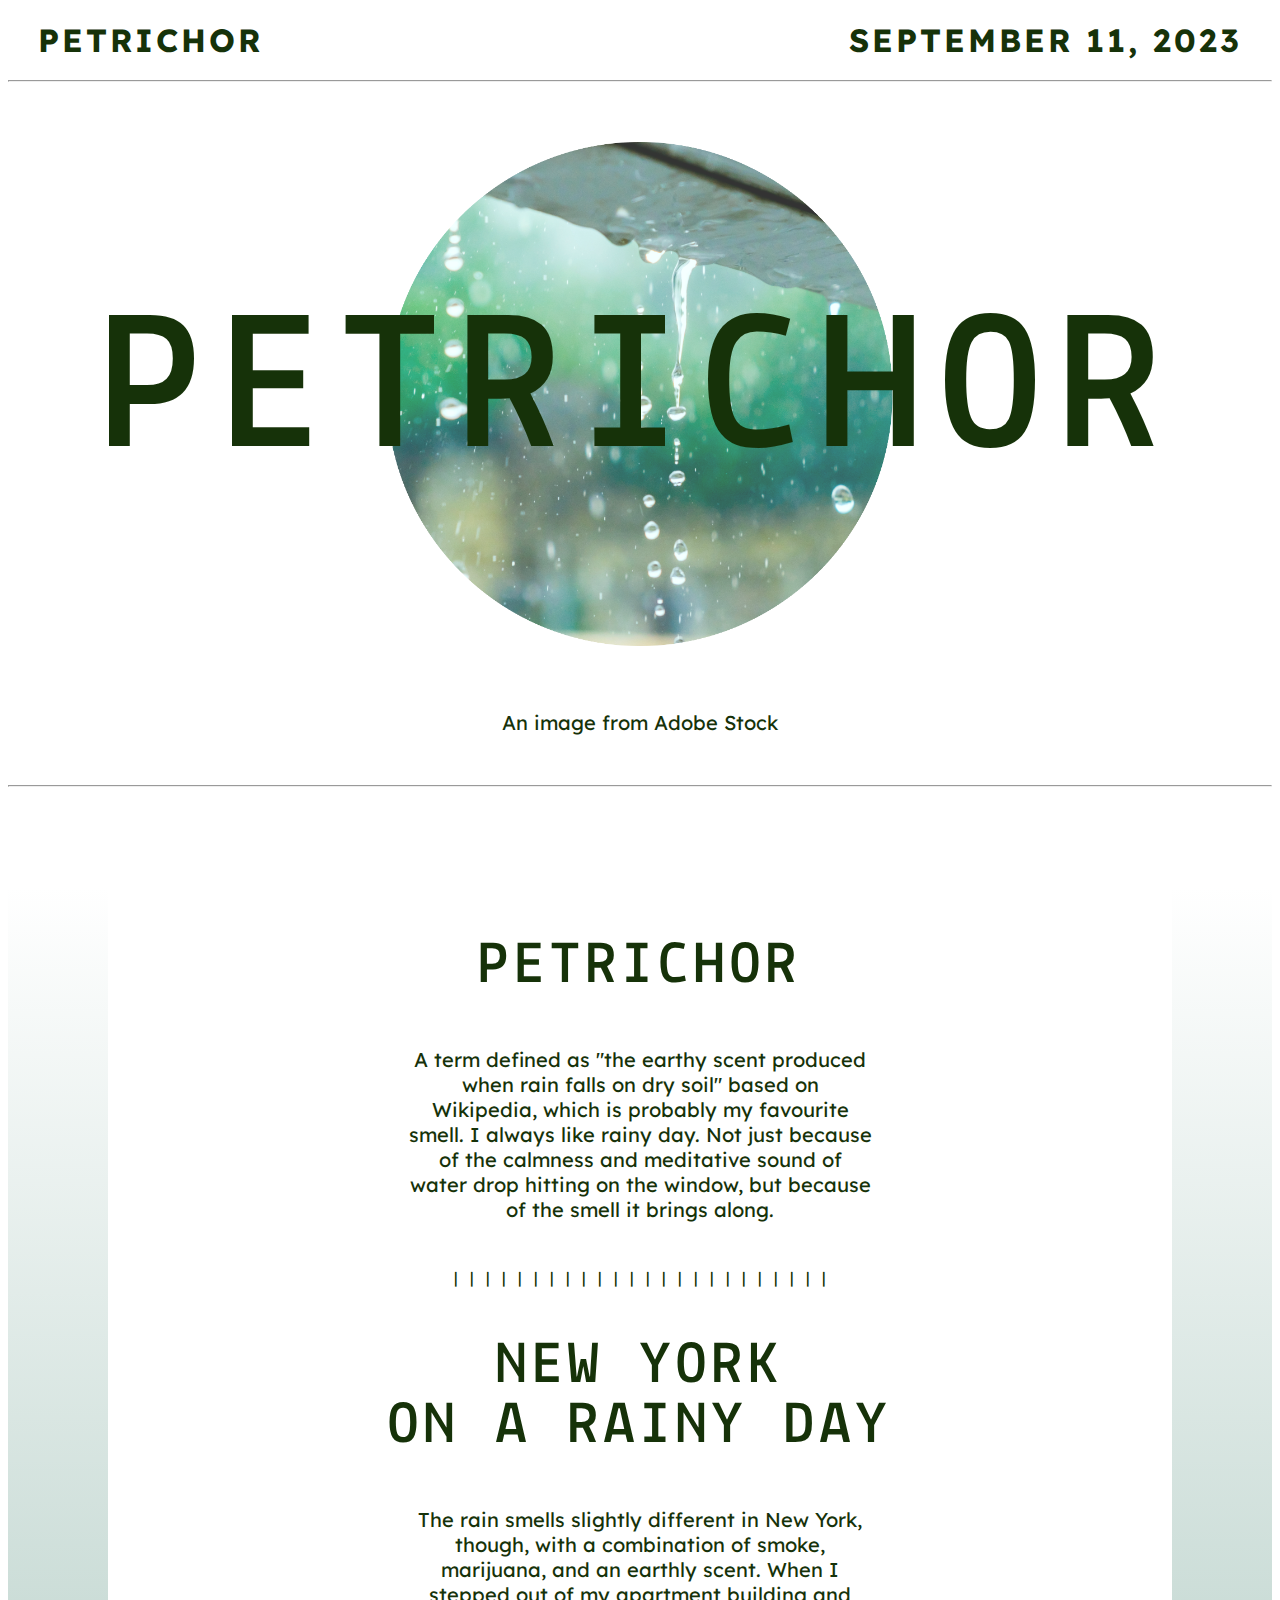
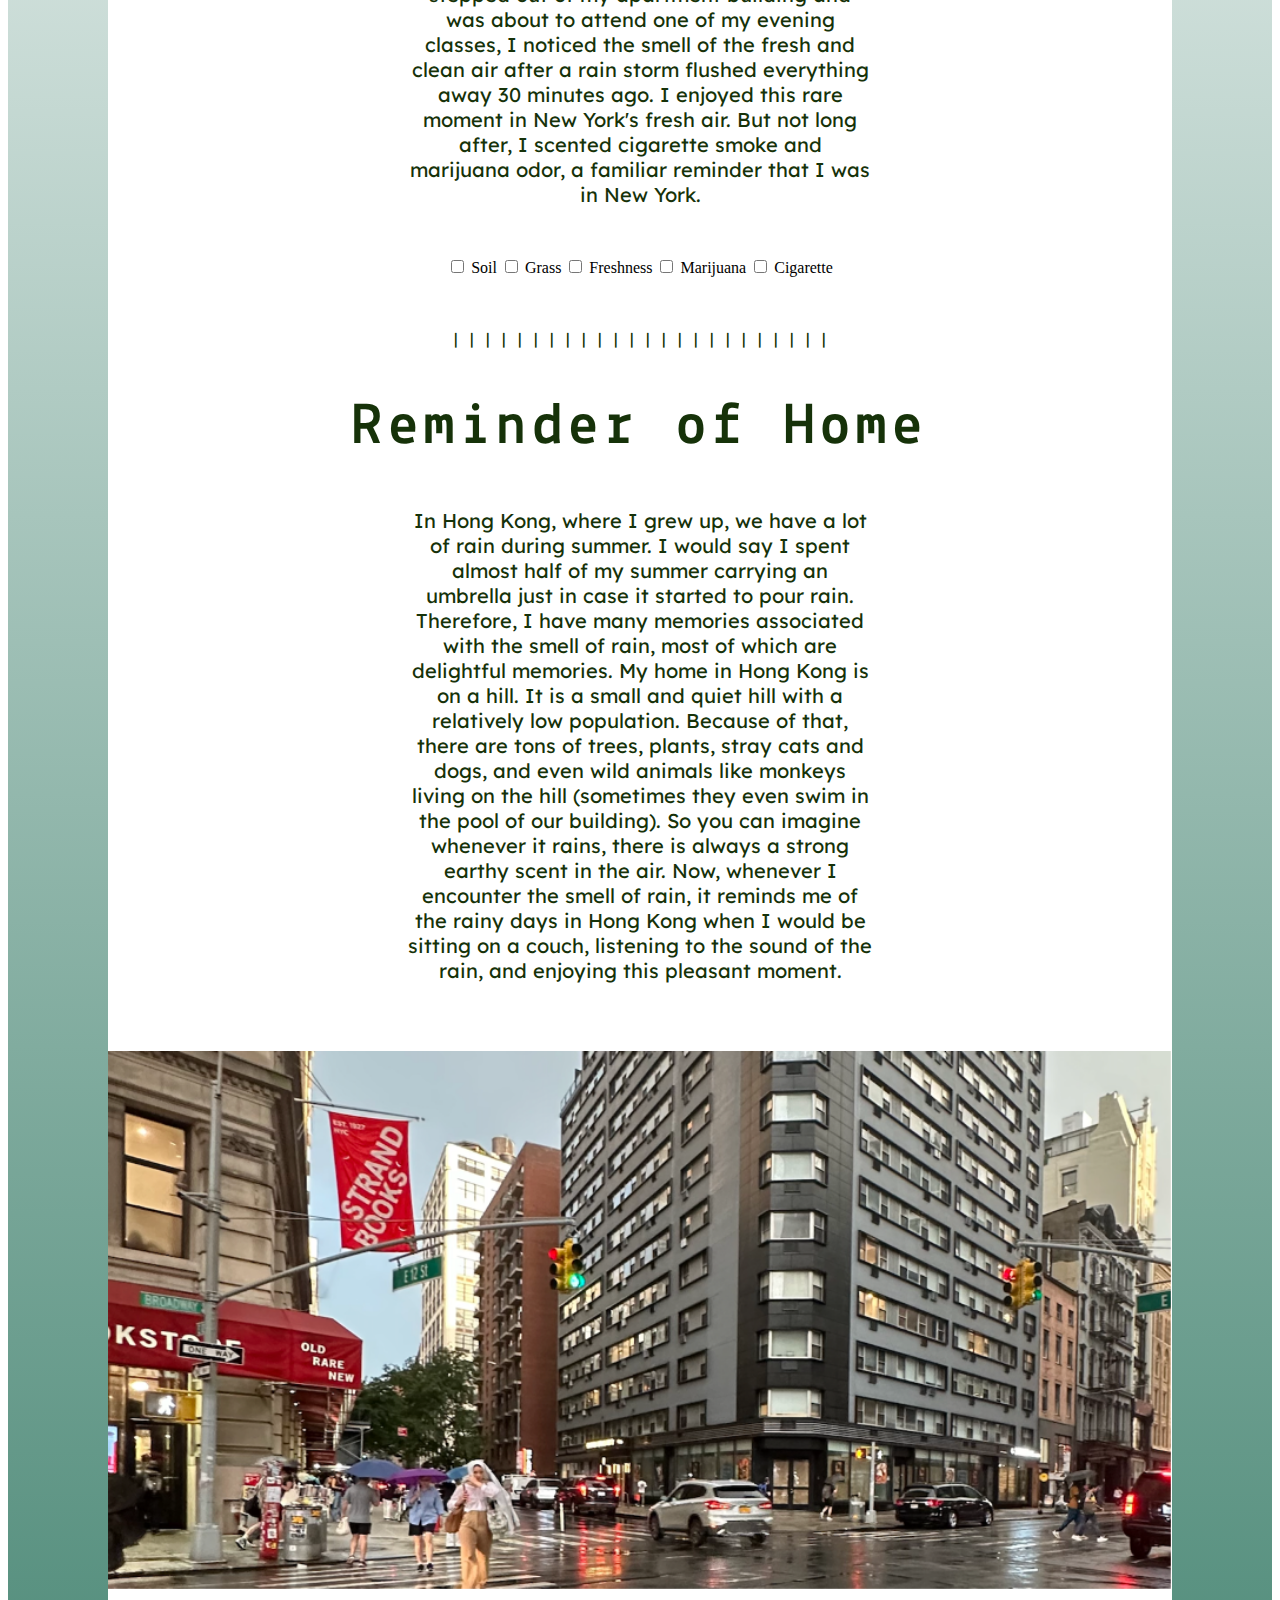
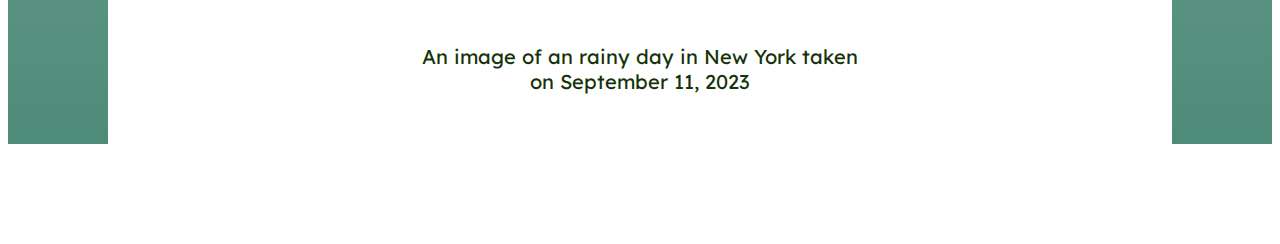
==== entries/entry1/entry1.html @ 3926cca3 "initial commit" ====
<!DOCTYPE html>
<html lang="en">
<head>
    <meta charset="UTF-8">
    <meta name="viewport" content="width=device-width, initial-scale=1.0">
    <title>Document</title>

    <link rel="stylesheet" href="style.css">

    <link rel="preconnect" href="https://fonts.googleapis.com">
    <link rel="preconnect" href="https://fonts.gstatic.com" crossorigin>
    <link href="https://fonts.googleapis.com/css2?family=Lekton:ital@1&family=Lexend&display=swap" rel="stylesheet">

</head>

<body>
    <div class="flex-container">
        <div class="alignleft">
            <h2> PETRICHOR </h2>
        </div>
        
        <div class="alignright">
            <h2> SEPTEMBER 11, 2023 </h2>
        </div>
    </div>
    <hr>

    <div class="photo-container">
        <img src="imgs/Petrichor.png" alt="Petrichor" style="width:40%;">
        <div class="centered">
            <h1>PETRICHOR</h1>
        </div>
    </div>
    <p>An image from Adobe Stock </p>
    <hr>
    <div id="grad1">

    <div class="text-container">  
        <div> </div>     
        <div class="aligncenter" class="centerbox">   
            <h3>PETRICHOR</h3>
            <p>A term defined as "the earthy scent produced when rain falls on dry soil" based on Wikipedia, 
                    which is probably my favourite smell. I always like rainy day. Not just because of the calmness 
                    and meditative sound of water drop hitting on the window, but because of the smell it brings along. </p> 
            
            <h4>| | | | | | | | | | | | | | | | | | | | | | | |   </h4> 

            <h3>NEW YORK <br> ON A RAINY DAY </h3>
            
            <p>The rain smells slightly different in New York, 
                though, with a combination of smoke, marijuana, and 
                an earthly scent. When I stepped out of my apartment building 
                and was about to attend one of my evening classes, I noticed the smell
                of the fresh and clean air after a rain storm flushed everything away 
                30 minutes ago. I enjoyed this rare moment in New York's fresh 
                air. But not long after, I scented cigarette smoke and 
                marijuana odor, a familiar reminder that I 
                was in New York.
            </p>

            <input type="checkbox"> Soil
            <input type="checkbox"> Grass 
            <input type="checkbox"> Freshness 
            <input type="checkbox"> Marijuana
            <input type="checkbox"> Cigarette
            <br> 
            <br>
            <br>
                
            <h4>| | | | | | | | | | | | | | | | | | | | | | | |   </h4> 

            <h3>Reminder of Home </h3>
            <p>In Hong Kong, where I grew up, we 
                have a lot of rain during summer. I would 
                say I spent almost half of my summer carrying an 
                umbrella just in case it started to pour rain. Therefore,
                I have many memories associated with the smell of rain, most of 
                which are delightful memories. My home in Hong Kong is on a hill. It 
                is a small and quiet hill with a relatively low population. Because of that, 
                there are tons of trees, plants, stray cats and dogs, and even wild animals 
                like monkeys living on the hill (sometimes they even swim in the pool of 
                our building). So you can imagine whenever it rains, there is always a 
                strong earthy scent in the air. Now, whenever I encounter the smell of 
                rain, it reminds me of the rainy days in Hong Kong when I would be 
                sitting on a couch, listening to the sound of the rain, and 
                enjoying this pleasant moment. 
            </p>
            <br>
            <div class="aligncenter">
                <img src="imgs/RainyDay.png" alt="A Rainy Day In New York" width="100%" height="100%">
                <p> An image of an rainy day in New York taken on September 11, 2023 </p>

            </div>
        
        </div>
        <div> </div>  

    </div> 

 


  




        




</body>
</html>
---- entries/entry1/style.css ----
.Lexend {
    font-family: 'Lexend', sans-serif;
  }

.Lekton {
    font-family: 'Lekton', sans-serif;
  }

h1{
    font-family: 'Lekton';
    color: #163209;
    font-size: 200px; 
    text-align: center;
    letter-spacing: 20px;

} 

h2{
    font-family: 'Lexend';
    color: #163209;
    font-size: 32px; 
    letter-spacing: 3px;
    margin-top: -10px;
    margin-bottom: -10px;
} 

h3{
    font-family: 'Lekton';
    color: #163209;
    font-size: 60px; 
    letter-spacing: 6px;
    margin-top: 50px;
    margin-bottom: 0px;
    text-align: center;
} 

h4{
    font-family: 'Lekton';
    color: #163209;
    font-size: 15px; 
    text-align: center;
}

p{
    font-family: 'Lexend', sans-serif;
    color: #163209;
    font-size: 20px; 
    text-align: center;
    margin-top: 50px;
    margin-bottom: 50px;
    margin-left: 300px;
    margin-right: 300px;
}


.flex-container {
    display: flex;
    flex-direction: row;
    flex-flow: wrap;
    margin: 30px; 
    justify-content: space-between;
}

.flex-container > div {
    width: auto;
}

.photo-container {
    position: relative;
    text-align: center;
    color: white;
    margin-top: 60px;
    margin-bottom: 60px;
  }

.text-container {
    display: flex;
    flex-direction: row;
    flex-wrap: nowrap;
    background-color: white;
    justify-content: center;
    text-align: center;
    margin: 100px;
}

.text-container > div {
    margin-left: 0px;
    margin-right: 0px;
}

#grad1 {
    height: auto;
    background-color: white; /* For browsers that do not support gradients */
    background-image: linear-gradient(white, #4F8B79);
  }

.alignleft{
    text-align: left;
}

.alignright{
    text-align: right;
}

.aligncenter{
    text-align: center;
}

.centered {
    position: absolute;
    top: 50%;
    left: 50%;
    transform: translate(-50%, -50%);
}
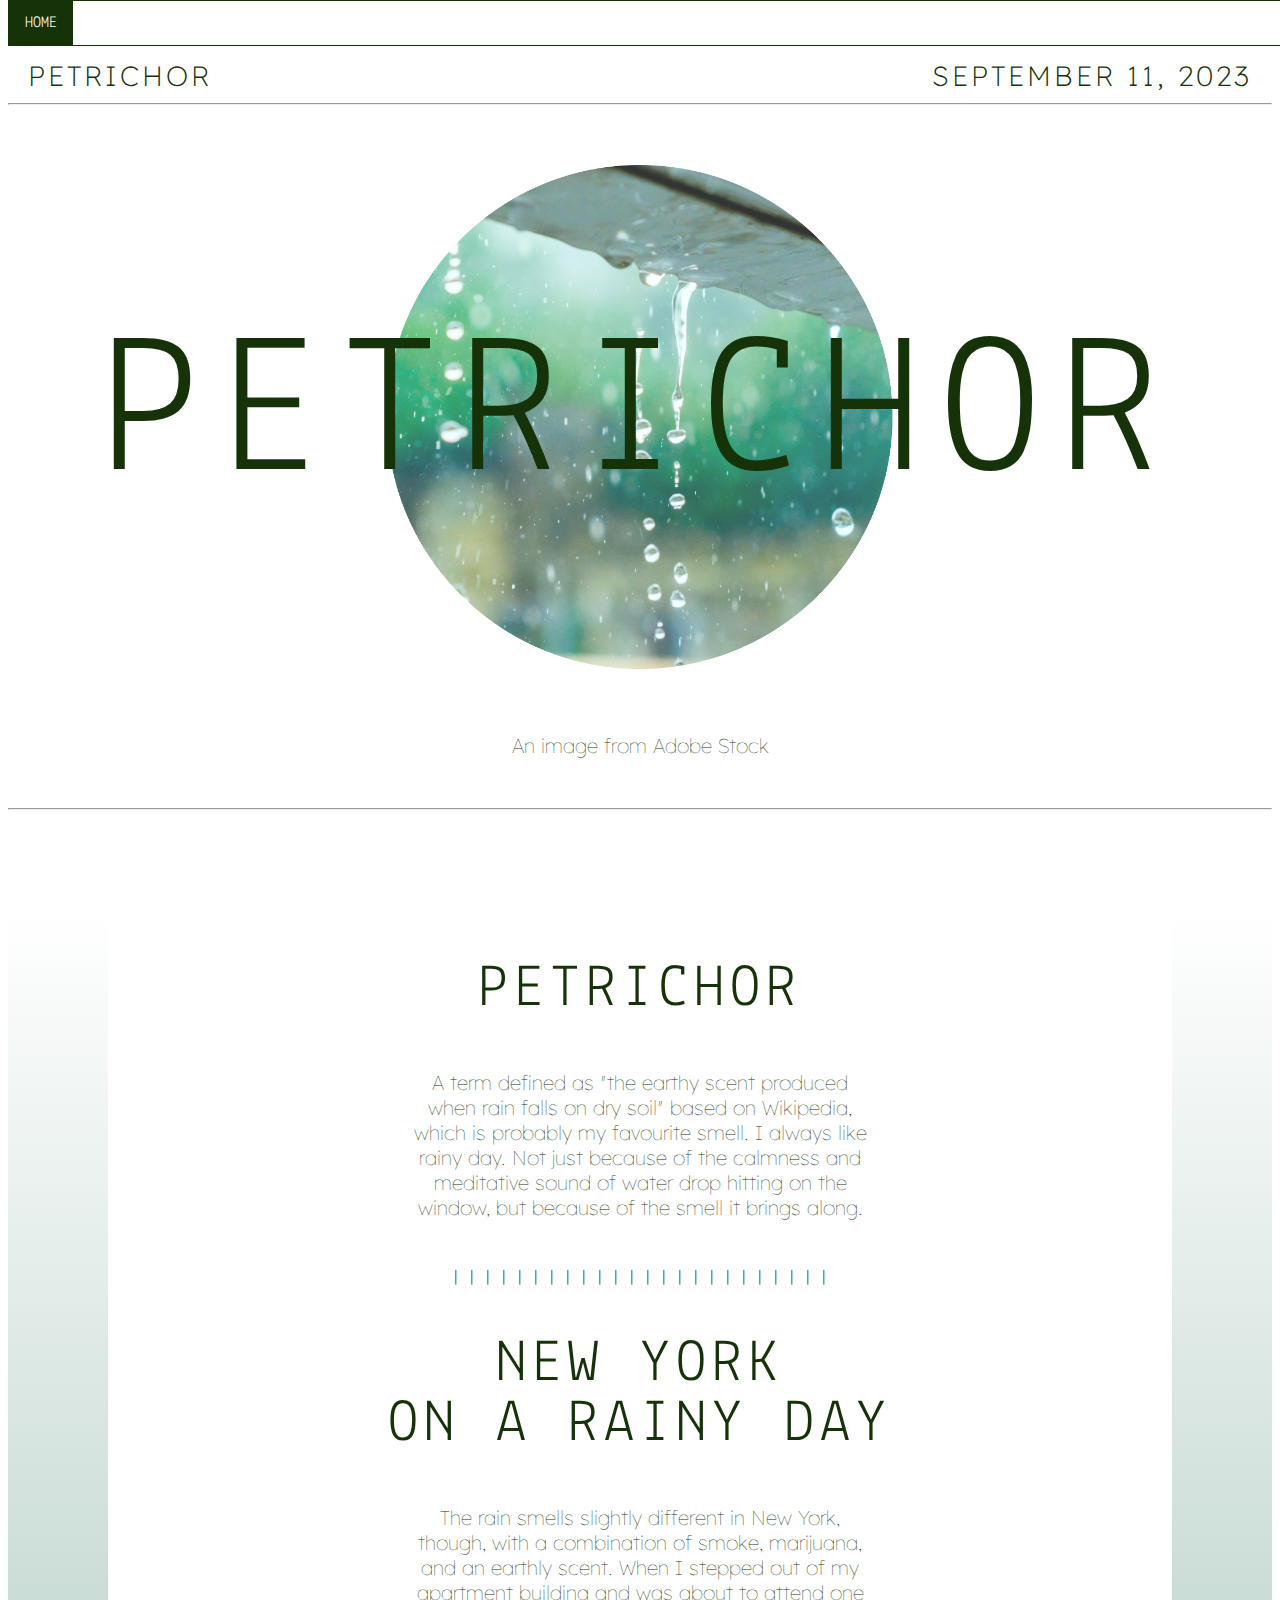
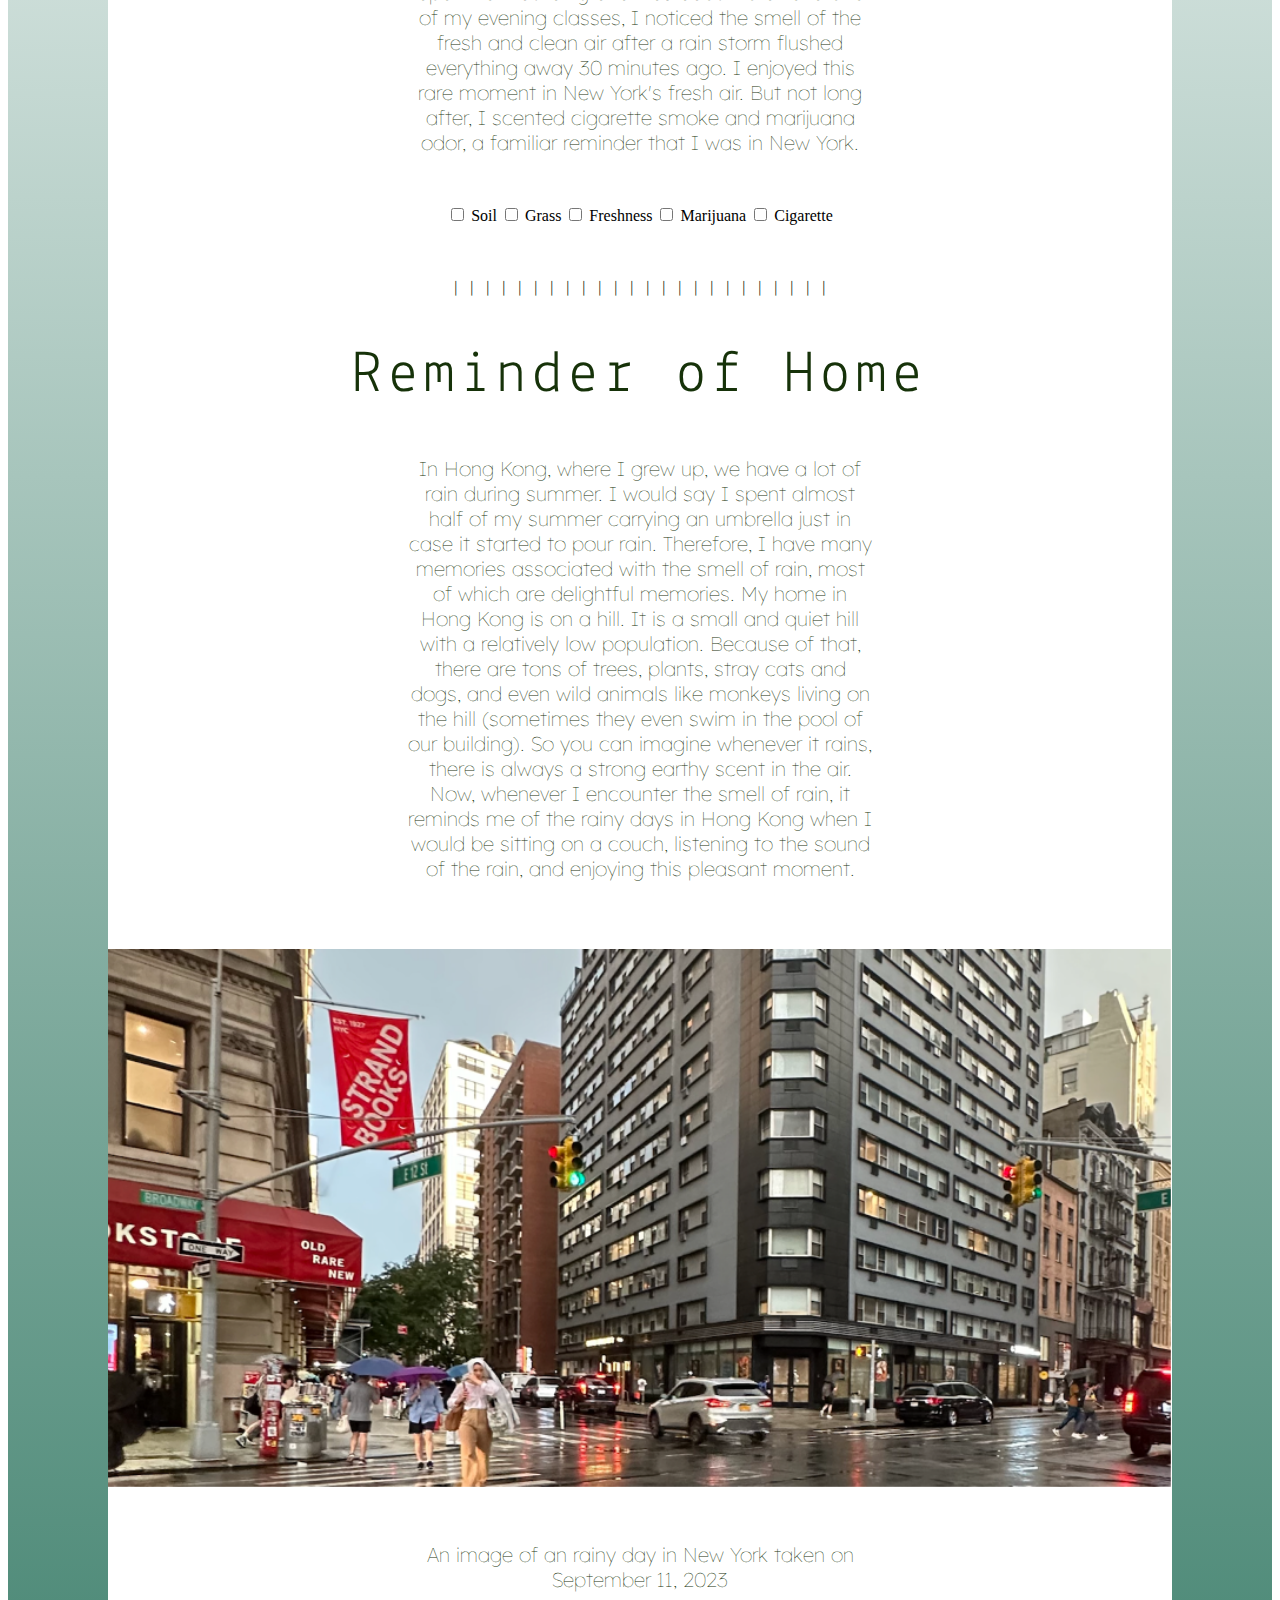
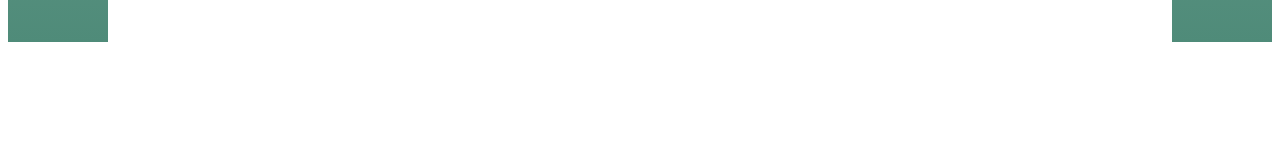
==== commit 532d95c8: "Nav entries 1-7" ====
--- a/entries/entry1/entry1.html
+++ b/entries/entry1/entry1.html
@@ -14,6 +14,12 @@
 </head>
 
 <body>
+    <div class="Lekton">
+        <ul>
+            <li><a class="active" href="https://christieywwong.github.io/entries/index.html">HOME</a></li>
+        </ul>
+    </div>
+
     <div class="flex-container">
         <div class="alignleft">
             <h2> PETRICHOR </h2>
@@ -93,10 +99,10 @@
             </div>
         
         </div>
-        <div> </div>  
+        <div> 
+    </div>  
 
     </div> 
-
  
 
 
--- a/entries/entry1/style.css
+++ b/entries/entry1/style.css
@@ -1,68 +1,75 @@
 .Lexend {
     font-family: 'Lexend', sans-serif;
-  }
+}
 
 .Lekton {
     font-family: 'Lekton', sans-serif;
-  }
+}
 
-h1{
+h1 {
     font-family: 'Lekton';
     color: #163209;
-    font-size: 200px; 
+    font-size: 200px;
     text-align: center;
     letter-spacing: 20px;
+    font-weight: 200;
+}
 
-} 
-
-h2{
+h2 {
     font-family: 'Lexend';
     color: #163209;
-    font-size: 32px; 
+    font-size: 28px;
     letter-spacing: 3px;
     margin-top: -10px;
     margin-bottom: -10px;
-} 
+    font-weight: 200;
 
-h3{
+}
+
+h3 {
     font-family: 'Lekton';
     color: #163209;
-    font-size: 60px; 
+    font-size: 60px;
     letter-spacing: 6px;
     margin-top: 50px;
     margin-bottom: 0px;
     text-align: center;
-} 
+    font-weight: 100;
+}
 
-h4{
+h4 {
     font-family: 'Lekton';
     color: #163209;
-    font-size: 15px; 
+    font-size: 15px;
     text-align: center;
+    font-weight: 100;
 }
 
-p{
+p {
     font-family: 'Lexend', sans-serif;
     color: #163209;
-    font-size: 20px; 
+    font-size: 20px;
     text-align: center;
     margin-top: 50px;
     margin-bottom: 50px;
     margin-left: 300px;
     margin-right: 300px;
+    font-weight: 100;
 }
-
 
 .flex-container {
     display: flex;
     flex-direction: row;
     flex-flow: wrap;
-    margin: 30px; 
+    margin-left: 20px;
+    margin-right: 20px;
+    margin-bottom: 20px;
     justify-content: space-between;
 }
 
 .flex-container > div {
     width: auto;
+    margin-top: 60px;
 }
 
 .photo-container {
@@ -71,7 +78,7 @@
     color: white;
     margin-top: 60px;
     margin-bottom: 60px;
-  }
+}
 
 .text-container {
     display: flex;
@@ -90,19 +97,19 @@
 
 #grad1 {
     height: auto;
-    background-color: white; /* For browsers that do not support gradients */
+    background-color: white;
     background-image: linear-gradient(white, #4F8B79);
-  }
+}
 
-.alignleft{
+.alignleft {
     text-align: left;
 }
 
-.alignright{
+.alignright {
     text-align: right;
 }
 
-.aligncenter{
+.aligncenter {
     text-align: center;
 }
 
@@ -113,3 +120,40 @@
     transform: translate(-50%, -50%);
 }
 
+ul {
+    list-style-type: none;
+    margin: 0;
+    padding: 0;
+    overflow: hidden;
+    background-color: #FFFFFF;
+    position: fixed;
+    top: 0;
+    width: 100%;
+    z-index: 2;
+    border: 1px solid #163209;
+}
+
+li {
+    float: left;
+}
+
+li a {
+    display: block;
+    color: #FFFFFF;
+    text-align: center;
+    padding: 14px 16px;
+    text-decoration: none;
+}
+
+li a:hover:not(.active) {
+    background-color: #FFFFFF;
+}
+
+li a.active {
+    color: white;
+    background-color: #163209;
+}
+
+a:hover {
+    text-decoration: underline;
+  }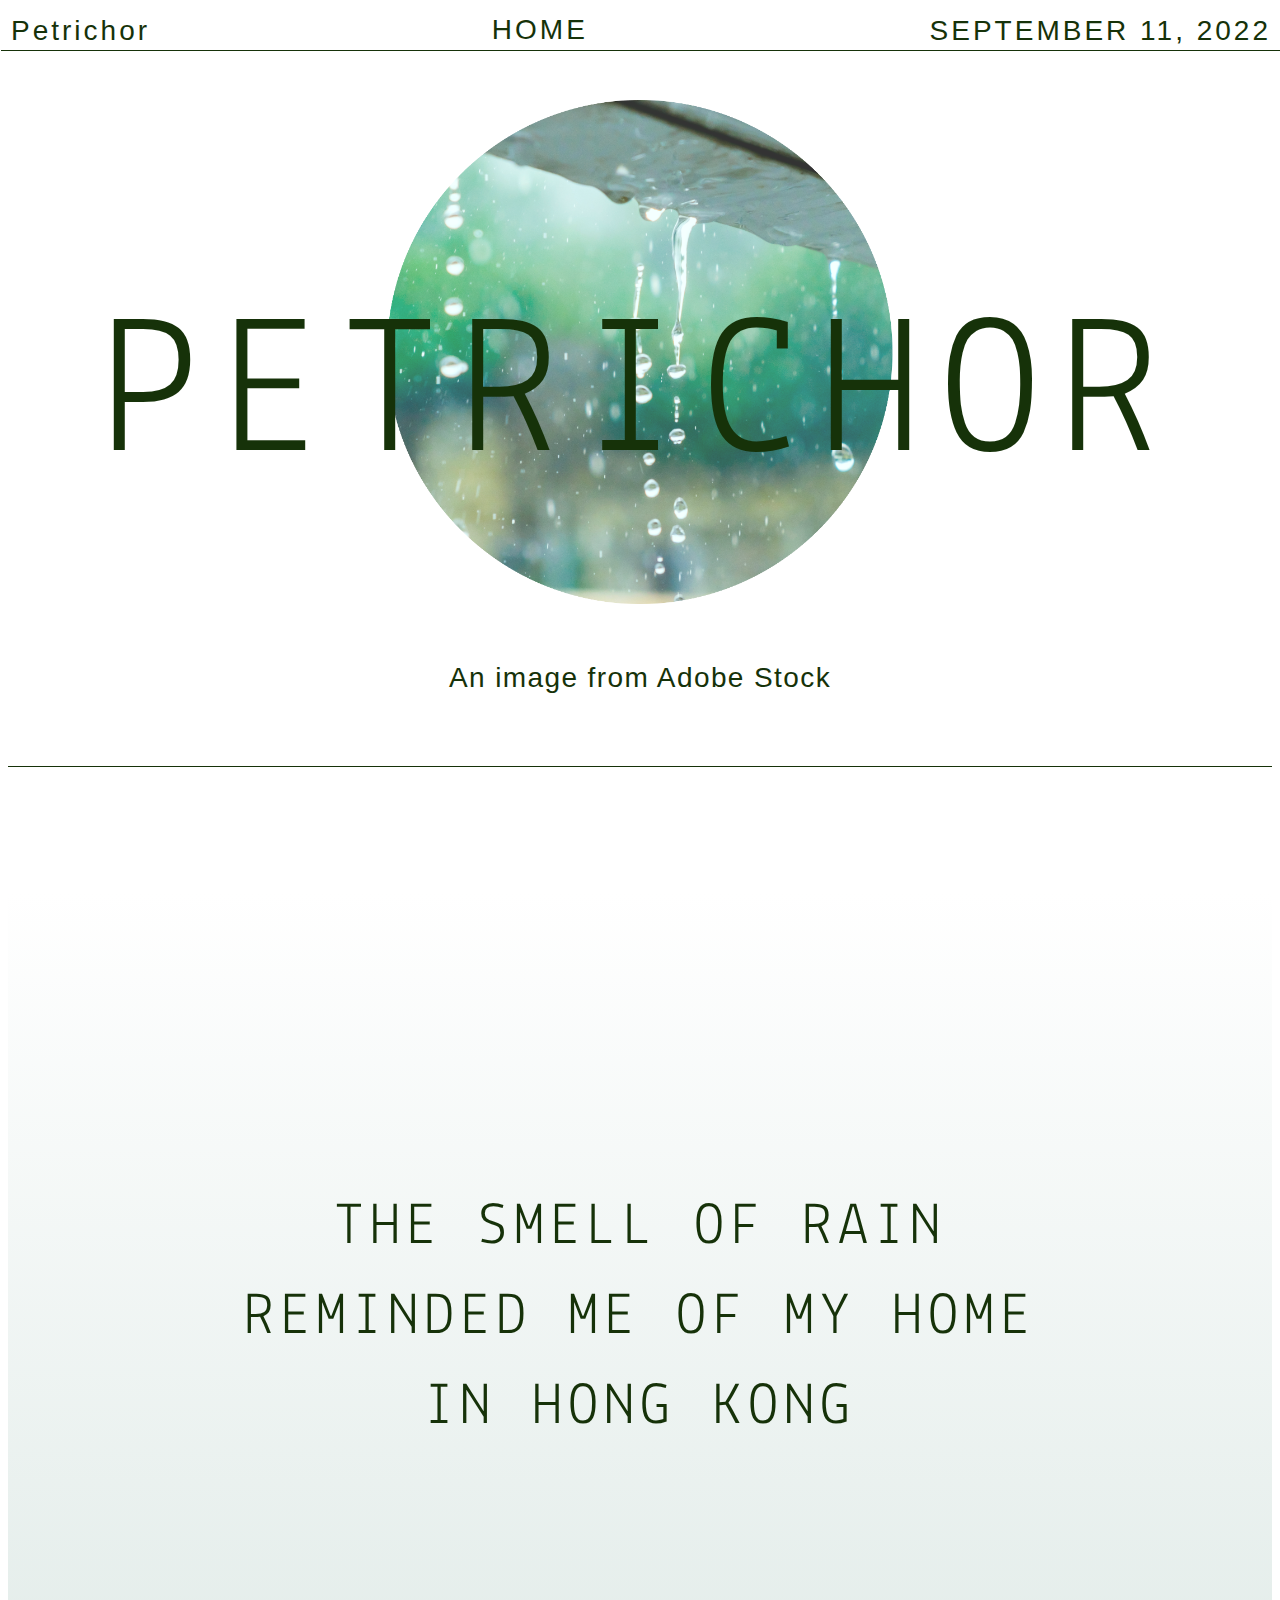
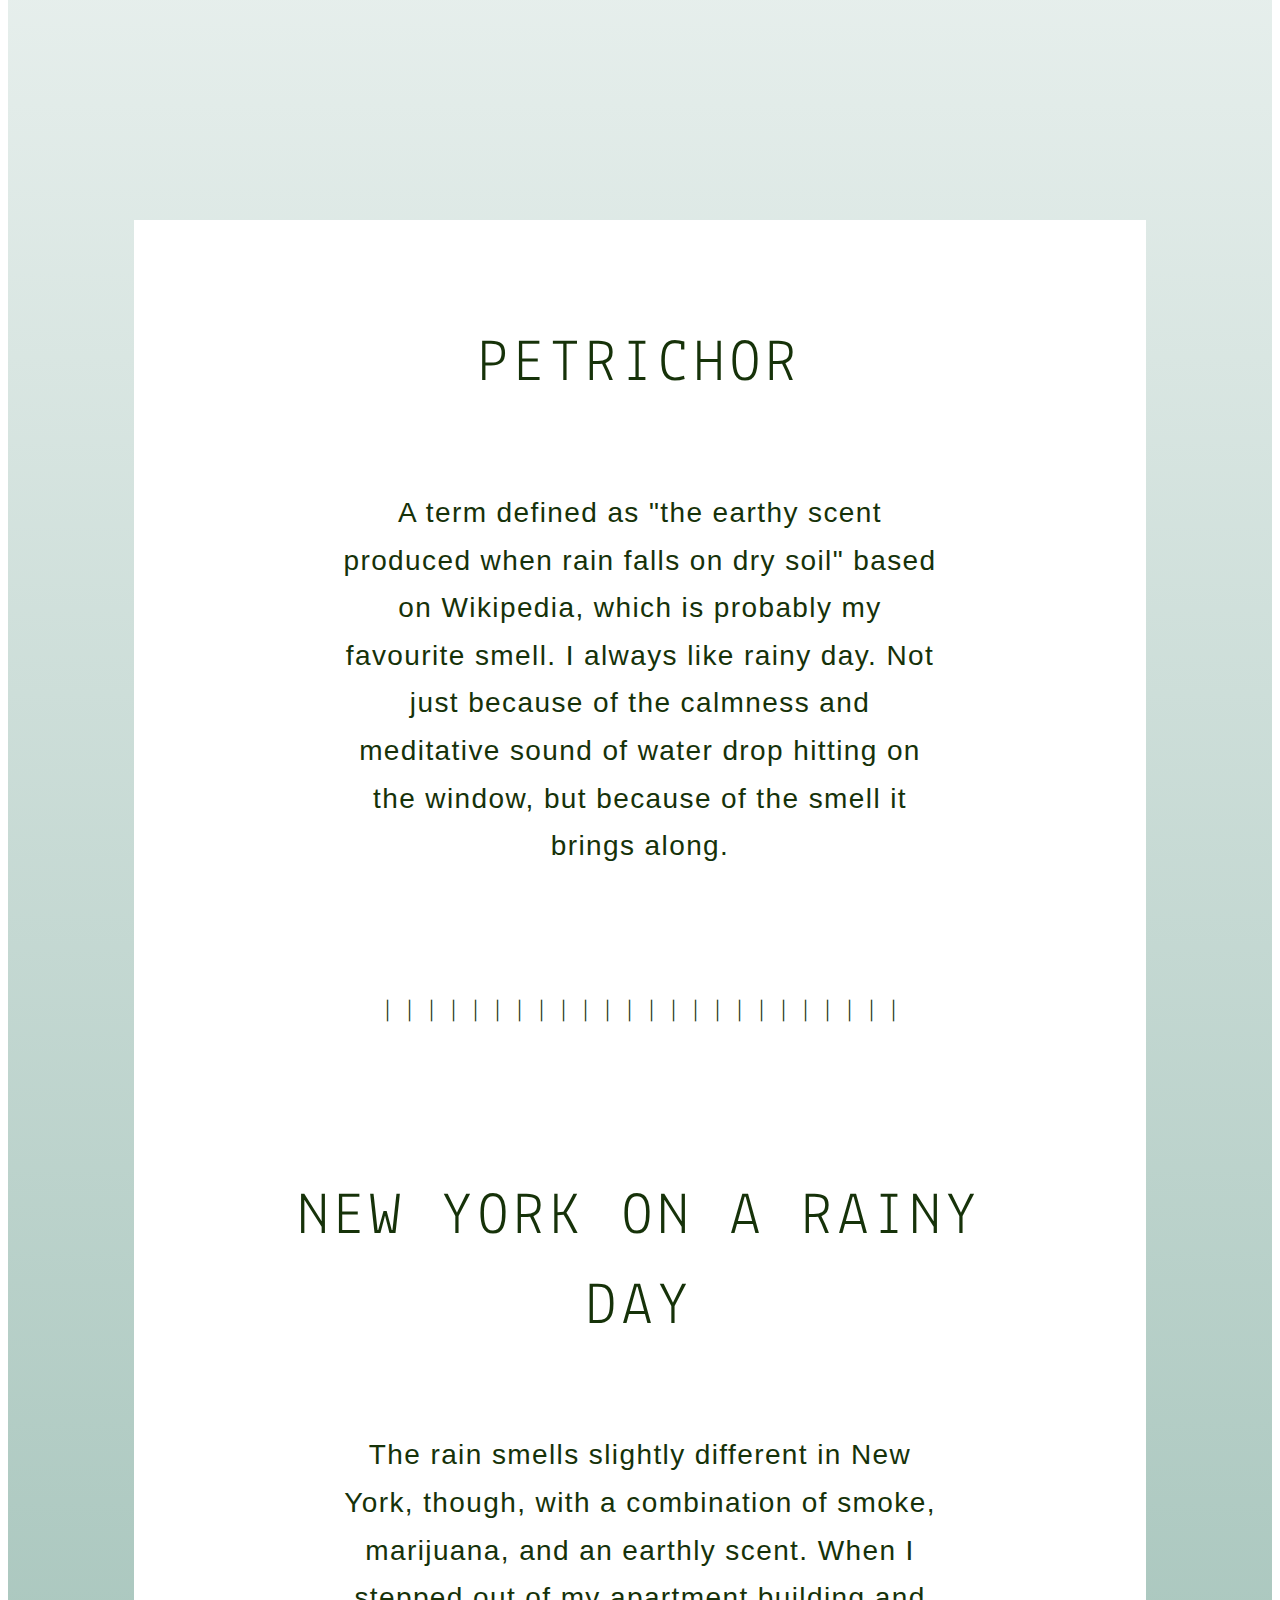
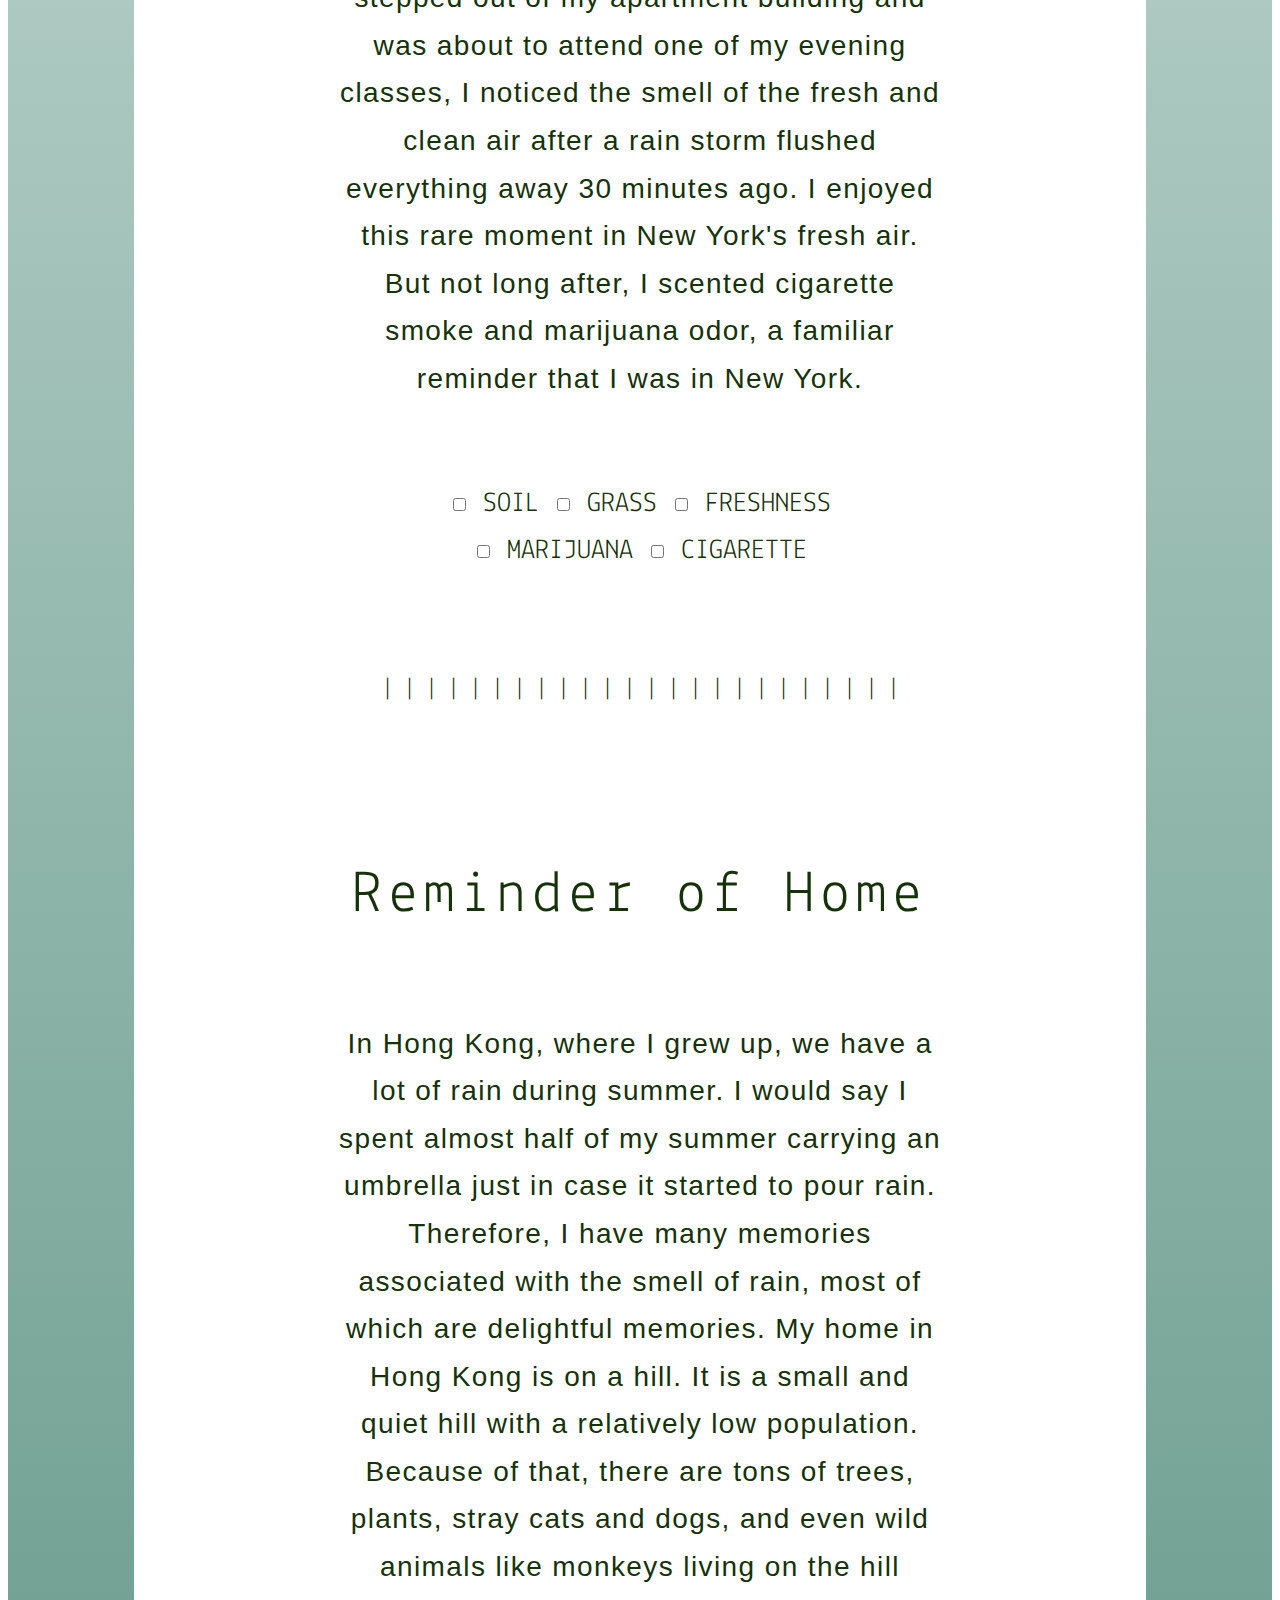
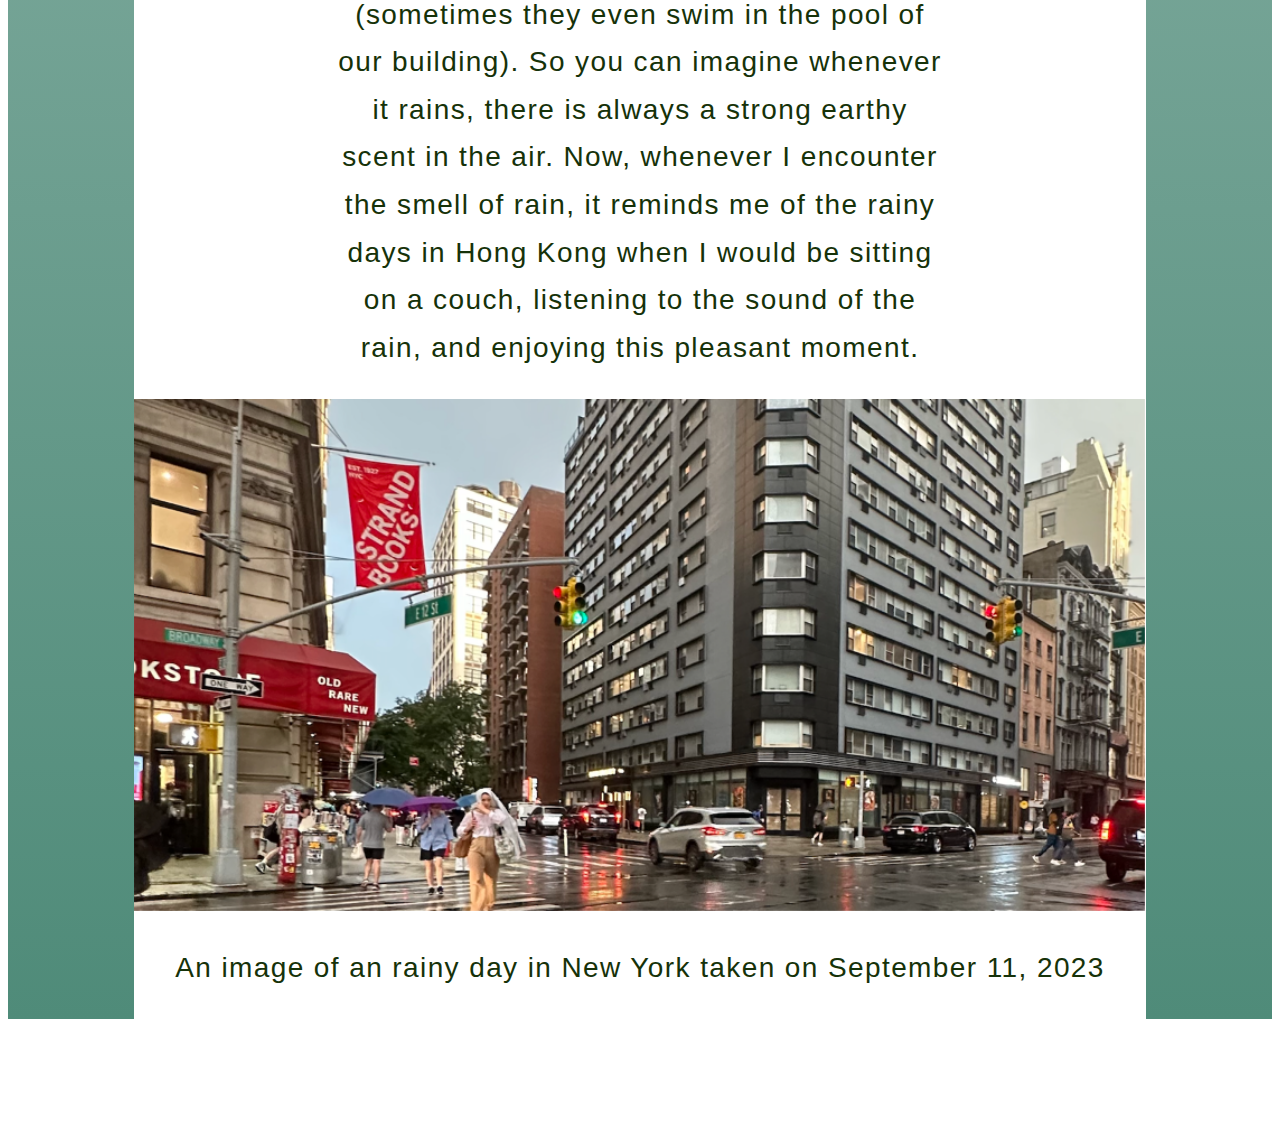
==== commit e662efb8: "entry 1-3" ====
--- a/entries/entry1/entry1.html
+++ b/entries/entry1/entry1.html
@@ -3,99 +3,109 @@
 <head>
     <meta charset="UTF-8">
     <meta name="viewport" content="width=device-width, initial-scale=1.0">
-    <title>Document</title>
+    <title>PETRICHOR</title>
 
     <link rel="stylesheet" href="style.css">
 
     <link rel="preconnect" href="https://fonts.googleapis.com">
     <link rel="preconnect" href="https://fonts.gstatic.com" crossorigin>
-    <link href="https://fonts.googleapis.com/css2?family=Lekton:ital@1&family=Lexend&display=swap" rel="stylesheet">
+    <link href="https://fonts.googleapis.com/css2?family=Lekton:ital@1&family=Lexend+Deca:wght@300&display=swap" rel="stylesheet">
 
+
+    <link rel="icon" type="image/png" href="imgs/Favicon.png">
+
+    
 </head>
 
 <body>
-    <div class="Lekton">
+    <!-- NAV-BAR -->
+    <div class="nav-container">
         <ul>
-            <li><a class="active" href="https://christieywwong.github.io/entries/index.html">HOME</a></li>
+            <li class="left-element"><h2>Petrichor</h2></li>
+            <li class="center-element"><a class="active" href="https://christieywwong.github.io/entries/index.html">HOME</a></li>
+            <li class="right-element"><h2>SEPTEMBER 11, 2022</h2></li>
         </ul>
     </div>
 
-    <div class="flex-container">
-        <div class="alignleft">
-            <h2> PETRICHOR </h2>
-        </div>
-        
-        <div class="alignright">
-            <h2> SEPTEMBER 11, 2023 </h2>
-        </div>
-    </div>
-    <hr>
-
+    <!-- PHOTO-->
     <div class="photo-container">
-        <img src="imgs/Petrichor.png" alt="Petrichor" style="width:40%;">
+        <img src="imgs/Petrichor.png" alt="An image of rain dripping off the roof" style="width:40%;">
         <div class="centered">
             <h1>PETRICHOR</h1>
         </div>
+        <br><br>
+        <p>An image from Adobe Stock </p>
+        <br><br>
     </div>
-    <p>An image from Adobe Stock </p>
-    <hr>
+
     <div id="grad1">
+        
+    <!-- STATEMENT-->
+    <div class="Statement">
+        <h3>THE SMELL OF RAIN REMINDED ME OF MY HOME IN HONG KONG</h3>
+    </div>
 
+    <!-- CONTENT-->
     <div class="text-container">  
-        <div> </div>     
-        <div class="aligncenter" class="centerbox">   
-            <h3>PETRICHOR</h3>
+        <div class="aligncenter">   
+            <div class="Subtitle">
+            <h3>PETRICHOR</h3></div>
+            <div class="Text">
             <p>A term defined as "the earthy scent produced when rain falls on dry soil" based on Wikipedia, 
                     which is probably my favourite smell. I always like rainy day. Not just because of the calmness 
                     and meditative sound of water drop hitting on the window, but because of the smell it brings along. </p> 
+            </div>
             
             <h4>| | | | | | | | | | | | | | | | | | | | | | | |   </h4> 
 
-            <h3>NEW YORK <br> ON A RAINY DAY </h3>
-            
-            <p>The rain smells slightly different in New York, 
-                though, with a combination of smoke, marijuana, and 
-                an earthly scent. When I stepped out of my apartment building 
-                and was about to attend one of my evening classes, I noticed the smell
-                of the fresh and clean air after a rain storm flushed everything away 
-                30 minutes ago. I enjoyed this rare moment in New York's fresh 
-                air. But not long after, I scented cigarette smoke and 
-                marijuana odor, a familiar reminder that I 
-                was in New York.
-            </p>
+            <div class="Subtitle">
+            <h3>NEW YORK ON A RAINY DAY </h3></div>
+            <div class="Text">
+                <p>The rain smells slightly different in New York, 
+                    though, with a combination of smoke, marijuana, and 
+                    an earthly scent. When I stepped out of my apartment building 
+                    and was about to attend one of my evening classes, I noticed the smell
+                    of the fresh and clean air after a rain storm flushed everything away 
+                    30 minutes ago. I enjoyed this rare moment in New York's fresh 
+                    air. But not long after, I scented cigarette smoke and 
+                    marijuana odor, a familiar reminder that I 
+                    was in New York.</p>
+            </div>
 
-            <input type="checkbox"> Soil
-            <input type="checkbox"> Grass 
-            <input type="checkbox"> Freshness 
-            <input type="checkbox"> Marijuana
-            <input type="checkbox"> Cigarette
-            <br> 
-            <br>
-            <br>
+        <div class="Lekton">  
+            <input type="checkbox"> SOIL
+            <input type="checkbox"> GRASS 
+            <input type="checkbox"> FRESHNESS 
+            <input type="checkbox"> MARIJUANA
+            <input type="checkbox"> CIGARETTE
+
+        </div>
                 
             <h4>| | | | | | | | | | | | | | | | | | | | | | | |   </h4> 
 
-            <h3>Reminder of Home </h3>
-            <p>In Hong Kong, where I grew up, we 
-                have a lot of rain during summer. I would 
-                say I spent almost half of my summer carrying an 
-                umbrella just in case it started to pour rain. Therefore,
-                I have many memories associated with the smell of rain, most of 
-                which are delightful memories. My home in Hong Kong is on a hill. It 
-                is a small and quiet hill with a relatively low population. Because of that, 
-                there are tons of trees, plants, stray cats and dogs, and even wild animals 
-                like monkeys living on the hill (sometimes they even swim in the pool of 
-                our building). So you can imagine whenever it rains, there is always a 
-                strong earthy scent in the air. Now, whenever I encounter the smell of 
-                rain, it reminds me of the rainy days in Hong Kong when I would be 
-                sitting on a couch, listening to the sound of the rain, and 
-                enjoying this pleasant moment. 
-            </p>
-            <br>
+            <div class="Subtitle">
+                <h3>Reminder of Home </h3>
+            </div>
+            <div class="Text">
+                <p>In Hong Kong, where I grew up, we 
+                    have a lot of rain during summer. I would 
+                    say I spent almost half of my summer carrying an 
+                    umbrella just in case it started to pour rain. Therefore,
+                    I have many memories associated with the smell of rain, most of 
+                    which are delightful memories. My home in Hong Kong is on a hill. It 
+                    is a small and quiet hill with a relatively low population. Because of that, 
+                    there are tons of trees, plants, stray cats and dogs, and even wild animals 
+                    like monkeys living on the hill (sometimes they even swim in the pool of 
+                    our building). So you can imagine whenever it rains, there is always a 
+                    strong earthy scent in the air. Now, whenever I encounter the smell of 
+                    rain, it reminds me of the rainy days in Hong Kong when I would be 
+                    sitting on a couch, listening to the sound of the rain, and 
+                    enjoying this pleasant moment. </p>
+            </div>
+
             <div class="aligncenter">
-                <img src="imgs/RainyDay.png" alt="A Rainy Day In New York" width="100%" height="100%">
+                <img src="imgs/RainyDay.png" alt="An image of an rainy day in New York taken on September 11, 2023" width="100%" height="100%">
                 <p> An image of an rainy day in New York taken on September 11, 2023 </p>
-
             </div>
         
         </div>
--- a/entries/entry1/style.css
+++ b/entries/entry1/style.css
@@ -1,83 +1,113 @@
+/* FONT */
 .Lexend {
     font-family: 'Lexend', sans-serif;
-}
-
-.Lekton {
-    font-family: 'Lekton', sans-serif;
-}
-
-h1 {
-    font-family: 'Lekton';
-    color: #163209;
-    font-size: 200px;
-    text-align: center;
-    letter-spacing: 20px;
-    font-weight: 200;
-}
-
-h2 {
-    font-family: 'Lexend';
-    color: #163209;
-    font-size: 28px;
-    letter-spacing: 3px;
-    margin-top: -10px;
-    margin-bottom: -10px;
-    font-weight: 200;
-
-}
-
-h3 {
-    font-family: 'Lekton';
-    color: #163209;
-    font-size: 60px;
-    letter-spacing: 6px;
-    margin-top: 50px;
-    margin-bottom: 0px;
-    text-align: center;
-    font-weight: 100;
-}
-
-h4 {
-    font-family: 'Lekton';
-    color: #163209;
-    font-size: 15px;
-    text-align: center;
-    font-weight: 100;
-}
-
-p {
-    font-family: 'Lexend', sans-serif;
-    color: #163209;
-    font-size: 20px;
+    color: #163209;
+    font-size: 28px;
     text-align: center;
     margin-top: 50px;
     margin-bottom: 50px;
     margin-left: 300px;
     margin-right: 300px;
-    font-weight: 100;
-}
-
-.flex-container {
+    line-height: 170%;
+}
+.Lekton {
+    font-family: 'Lekton', sans-serif;
+    color: #163209;
+    font-weight: 300;
+    font-size: 28px;
+    text-align: center;
+    margin-top: 50px;
+    margin-bottom: 50px;
+    margin-left: 300px;
+    margin-right: 300px;
+    line-height: 170%;
+}
+h1 {
+    font-family: 'Lekton';
+    color: #163209;
+    font-size: 200px;
+    text-align: center;
+    letter-spacing: 20px;
+    font-weight: 200;
+}
+/* TEXT FOR NAV-BAR */
+h2 {
+    font-family: 'Lexend', sans-serif;
+    color: #163209;
+    font-weight: 300;
+    font-size: 28px;
+    letter-spacing: 3px;
+    font-weight: 100;
+    margin-top: 15px;
+}
+h3 {
+    font-family: 'Lekton';
+    color: #163209;
+    font-size: 60px;
+    letter-spacing: 6px;
+    margin-top: 50px;
+    margin-bottom: 0px;
+    text-align: center;
+    font-weight: 100;
+    line-height: 150%;
+}
+h4 {
+    font-family: 'Lekton';
+    color: #163209;
+    font-size: 22px;
+    text-align: center;
+    font-weight: 100;
+    margin-top: 10%;
+    margin-bottom: 10%;
+
+}
+p {
+    font-family: 'Lexend', sans-serif;
+    font-weight: 300;
+    color: #163209;
+    font-size: 28px;
+    text-align: center;
+    line-height: 170%;
+    letter-spacing: 1.4px;
+}
+/* FONT END */
+
+/* CONTAINERS */
+.Statement {
+    display: flex; 
+    align-items: center; 
+    justify-content: center; 
+    margin-left: 15%;
+    margin-right: 15%;
+    height: 800px;
+    text-align: center;
+  }
+.Subtitle{
     display: flex;
     flex-direction: row;
     flex-flow: wrap;
-    margin-left: 20px;
-    margin-right: 20px;
-    margin-bottom: 20px;
-    justify-content: space-between;
-}
-
-.flex-container > div {
-    width: auto;
-    margin-top: 60px;
-}
-
+    justify-content: center;
+    margin-top: 5%;
+    margin-left:12%; 
+    margin-right:12%; 
+    margin-bottom:5%; 
+}
+.Text{
+    display: flex;
+    flex-direction: row;
+    flex-flow: wrap;
+    justify-content: center;
+    margin-top: 5%;
+    margin-left:20%; 
+    margin-right:20%; 
+}
 .photo-container {
     position: relative;
     text-align: center;
     color: white;
-    margin-top: 60px;
-    margin-bottom: 60px;
+    margin-top: 50px;
+    margin-bottom: 10%;
+    border-bottom: solid 1px #163209;   
 }
 
 .text-container {
@@ -87,13 +117,24 @@
     background-color: white;
     justify-content: center;
     text-align: center;
-    margin: 100px;
-}
-
+    margin: 10%;
+}
 .text-container > div {
     margin-left: 0px;
     margin-right: 0px;
 }
+.nav-container {
+    display: flex;
+    flex-direction: row;
+    justify-content: space-between;
+    align-items: center;
+    margin-top: 50px;
+    margin-bottom: 10px;
+}
+.nav-container > div {
+    width: auto;
+  }
+/* CONTAINERS END*/
 
 #grad1 {
     height: auto;
@@ -101,59 +142,134 @@
     background-image: linear-gradient(white, #4F8B79);
 }
 
+/* ALIGNMENT */
 .alignleft {
     text-align: left;
 }
-
 .alignright {
     text-align: right;
 }
-
 .aligncenter {
     text-align: center;
 }
-
 .centered {
     position: absolute;
-    top: 50%;
+    top: 45%;
     left: 50%;
     transform: translate(-50%, -50%);
 }
 
+
+/* NAVIGATION */
 ul {
     list-style-type: none;
-    margin: 0;
+    margin-top: 0;
+    margin-left: -7px;
+    margin-bottom: 0;
+    margin-right: 0;
     padding: 0;
     overflow: hidden;
-    background-color: #FFFFFF;
     position: fixed;
     top: 0;
     width: 100%;
+    height: 50px;
     z-index: 2;
-    border: 1px solid #163209;
-}
-
+    display: flex; 
+    justify-content: space-between;
+    background-color: white;
+    border-bottom: solid 1px #163209;
+}
 li {
-    float: left;
-}
-
+    display: inline;
+}
+li.left-element {
+    margin-left: 10px;
+    text-align: left;
+}
+li.center-element {
+    text-align: center;
+}
+li.right-element {
+    margin-right: 10px; 
+    text-align: right;
+}
 li a {
     display: block;
-    color: #FFFFFF;
-    text-align: center;
     padding: 14px 16px;
+    font-family: 'Lexend', sans-serif;
+    font-weight: 100;
+    font-style: normal;
+    letter-spacing: 3px;
     text-decoration: none;
-}
-
+    color: #163209; 
+    font-size: 28px; 
+}  
 li a:hover:not(.active) {
-    background-color: #FFFFFF;
-}
-
+    background-color: white;
+}
 li a.active {
-    color: white;
-    background-color: #163209;
-}
-
-a:hover {
-    text-decoration: underline;
-  }+    color: #163209;
+  }
+/* NAVIGATION END */
+@media screen and (max-width: 1200px) {
+    .photo-container h1{
+        font-size: 130px;
+        letter-spacing: 10px;    
+    }
+}
+@media screen and (max-width: 800px) {
+    .photo-container h1{
+        font-size: 100px;
+        letter-spacing: 10px;    
+    }
+    .photo-container p{
+        font-size: 20px;
+    }
+    .Statement h3 {
+        font-size: 35px;
+        letter-spacing: 5px;
+        line-height: 150%;
+        margin-top: 0px;
+        margin-bottom: 0px;
+    }
+    .Statement{
+        height: 400px;
+    }
+    .Subtitle h3{
+        font-size: 35px;
+        letter-spacing: 5px;
+        line-height: 150%;
+        margin-top: 0px;
+        margin-bottom: 0px;
+    }
+    .Subtitle{
+        margin-left:25%; 
+        margin-right:25%; 
+    }
+    .text-container p{
+        font-size: 20px;
+        letter-spacing: 1px;
+    }
+    .text-container h4{
+        font-size: 10px;
+    }
+    .Lekton {    
+        font-size: 20px;
+    }
+
+    .nav-container h2{
+        font-size: 20px;
+    }
+    li a {
+        font-size: 20px;
+    }
+    .Text{
+        display: flex;
+        flex-direction: row;
+        flex-flow: wrap;
+        justify-content: center;
+        margin-top: 5%;
+        margin-left:25%; 
+        margin-right:25%; 
+    }
+}
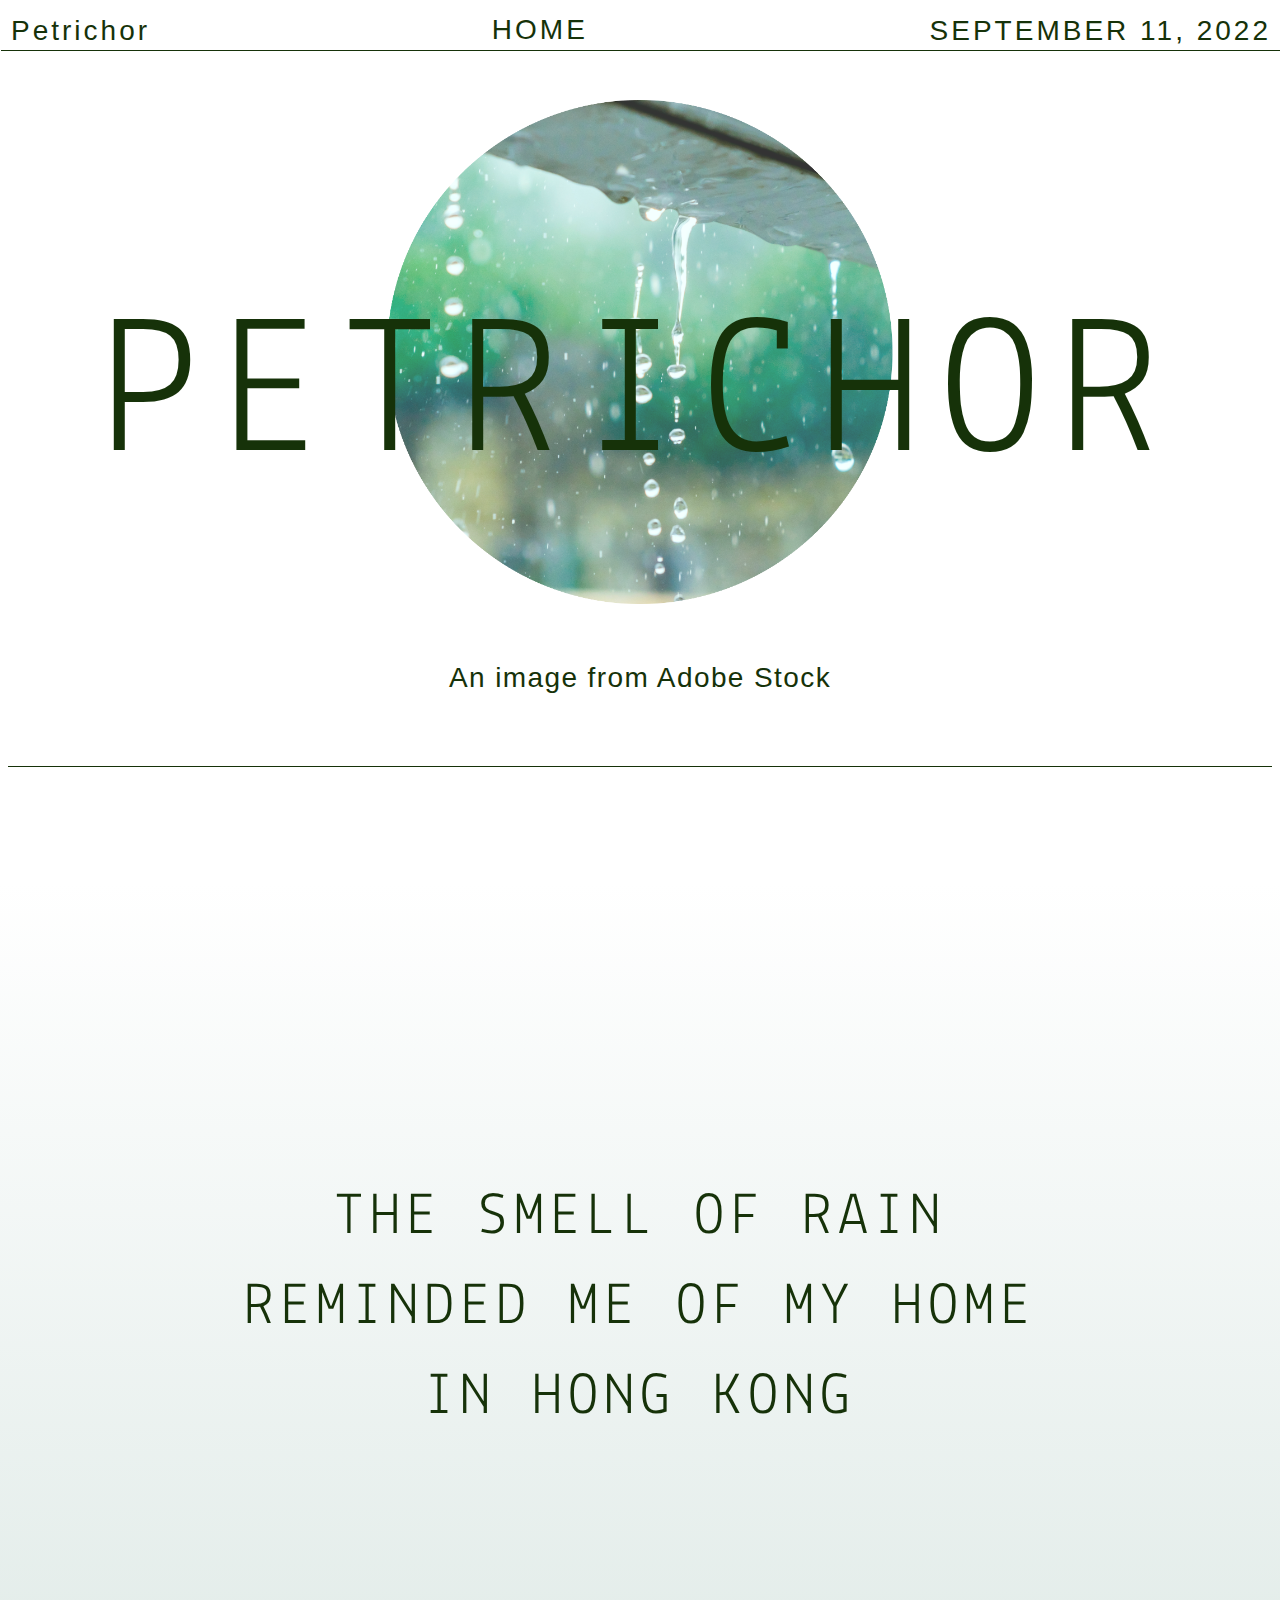
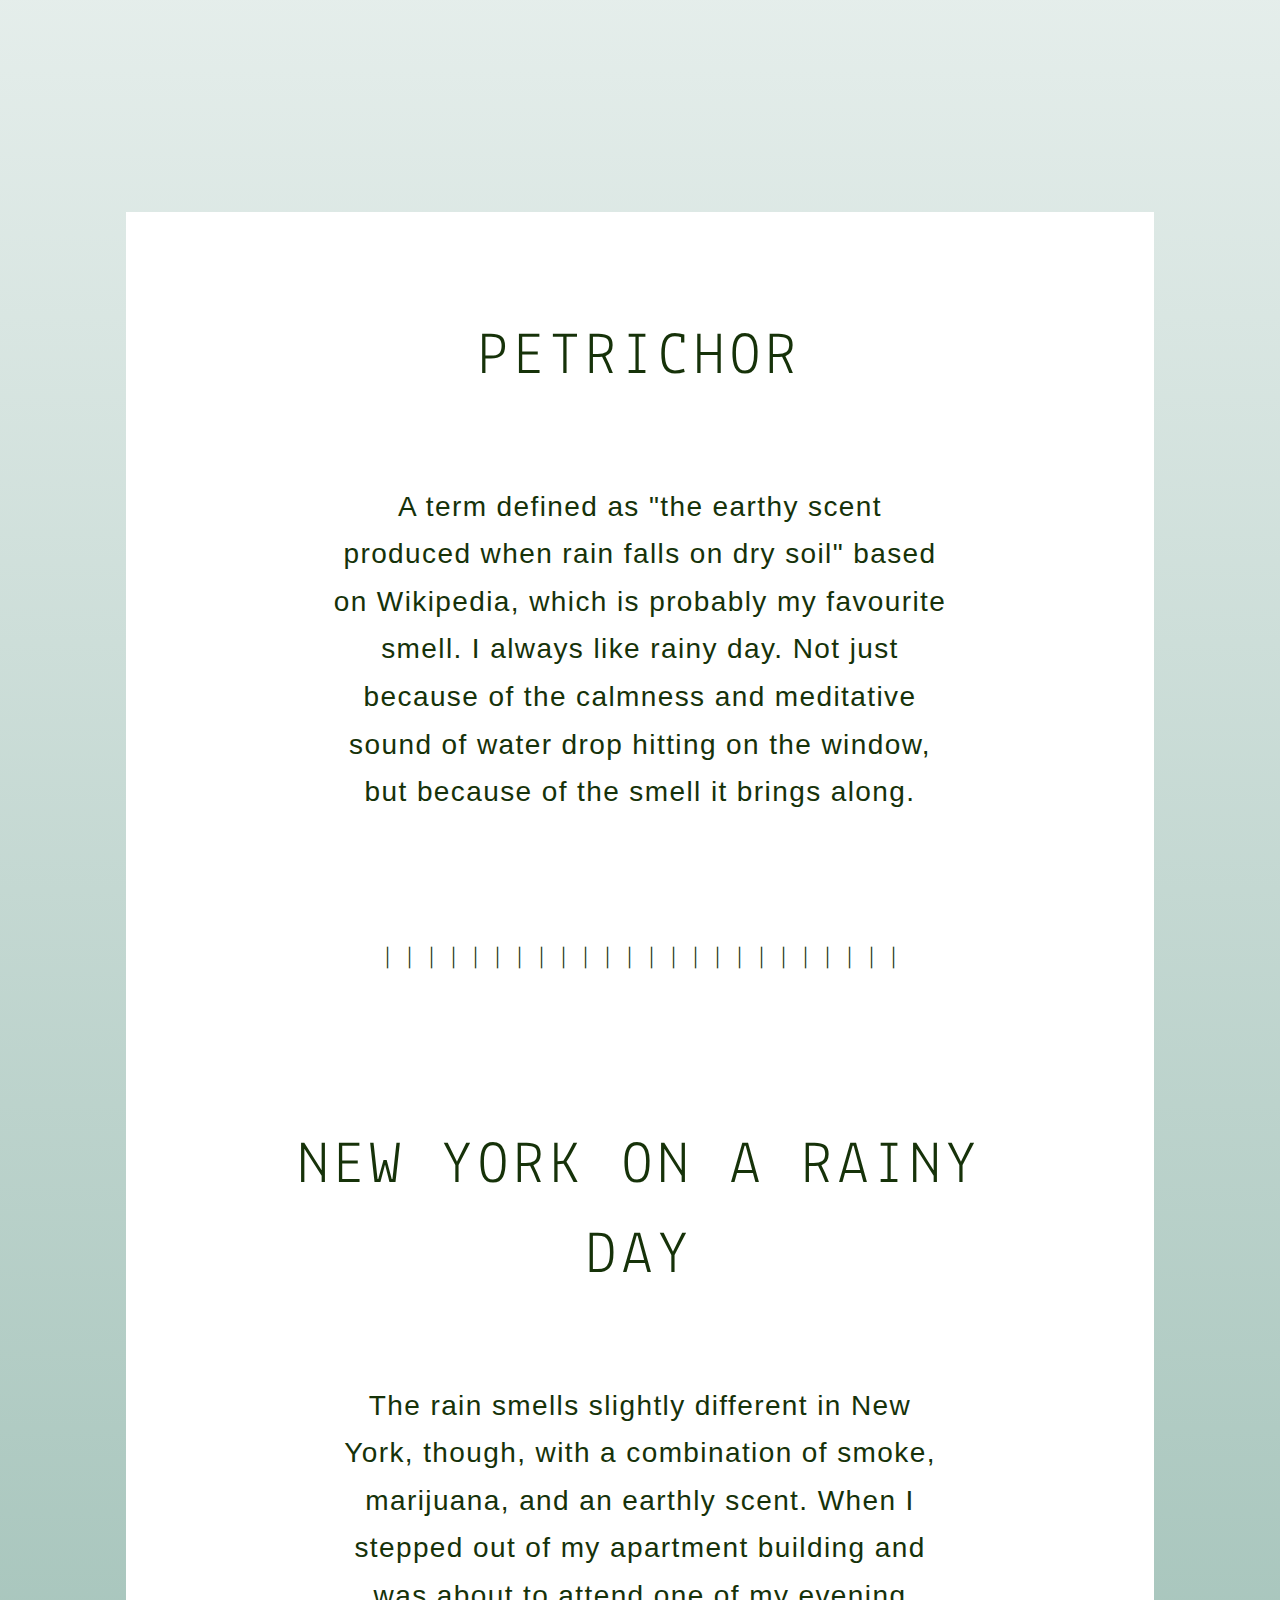
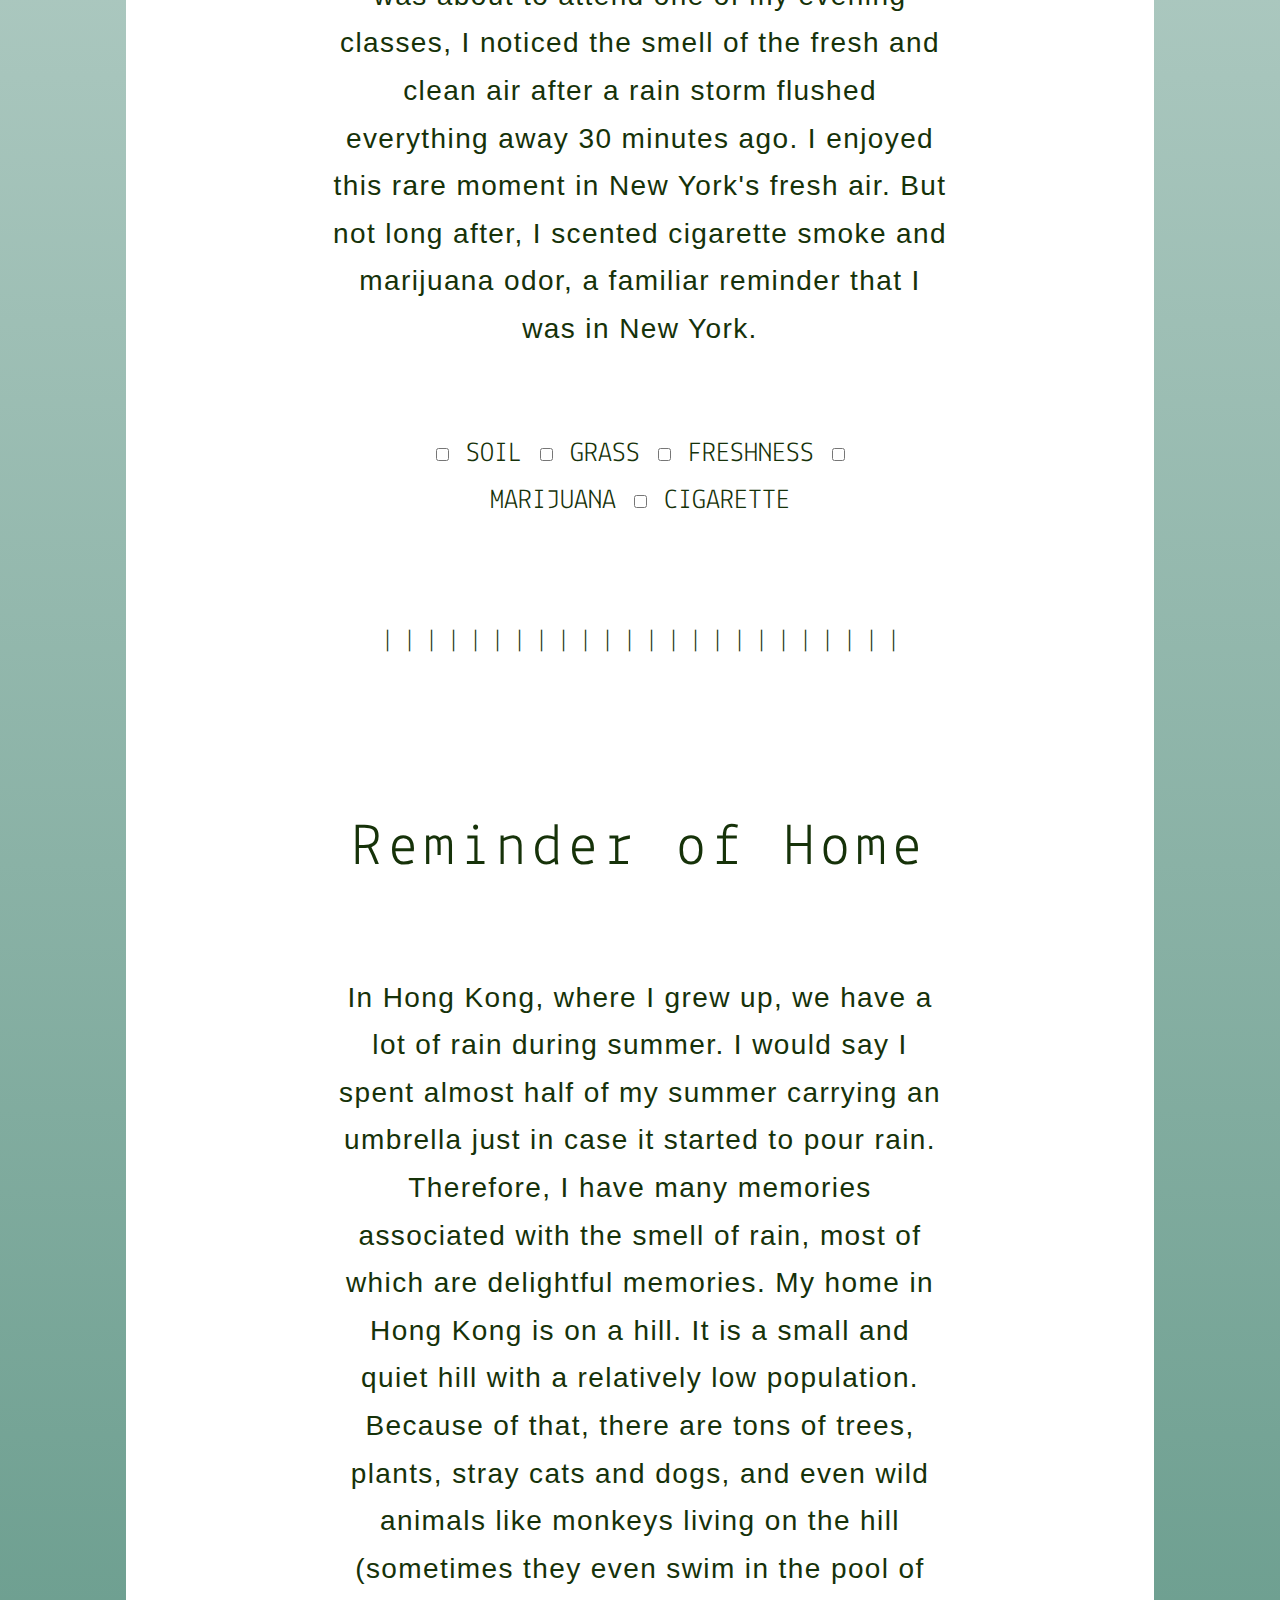
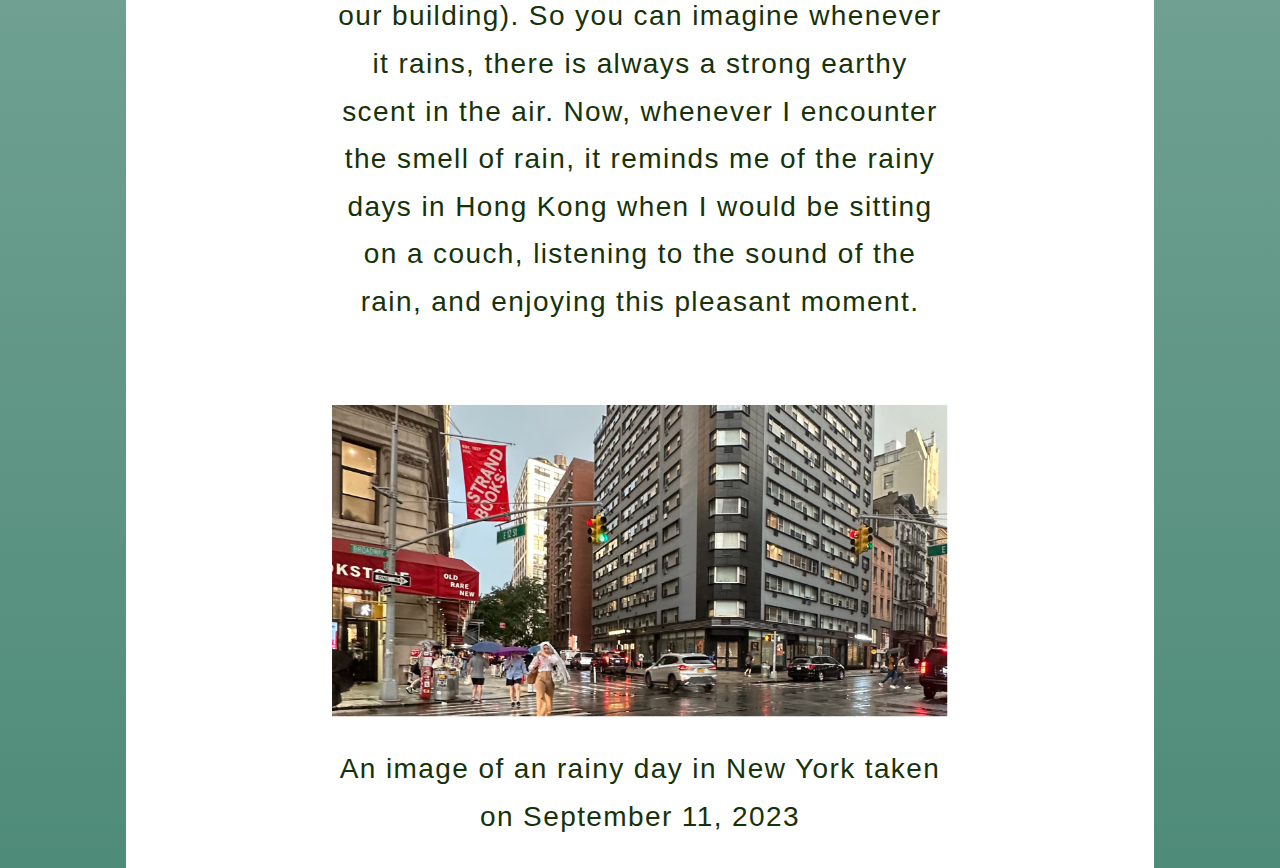
==== commit aa13b6bd: "final final" ====
--- a/entries/entry1/entry1.html
+++ b/entries/entry1/entry1.html
@@ -103,7 +103,7 @@
                     enjoying this pleasant moment. </p>
             </div>
 
-            <div class="aligncenter">
+            <div class="Text">
                 <img src="imgs/RainyDay.png" alt="An image of an rainy day in New York taken on September 11, 2023" width="100%" height="100%">
                 <p> An image of an rainy day in New York taken on September 11, 2023 </p>
             </div>
--- a/entries/entry1/style.css
+++ b/entries/entry1/style.css
@@ -118,6 +118,8 @@
     justify-content: center;
     text-align: center;
     margin: 10%;
+    margin-bottom: 0%;
+
 }
 .text-container > div {
     margin-left: 0px;
@@ -140,6 +142,8 @@
     height: auto;
     background-color: white;
     background-image: linear-gradient(white, #4F8B79);
+    margin-bottom: 0%;
+    margin: -10px;
 }
 
 /* ALIGNMENT */
@@ -151,6 +155,8 @@
 }
 .aligncenter {
     text-align: center;
+    margin-left: 8%;
+    margin-right: 8%;
 }
 .centered {
     position: absolute;
@@ -271,5 +277,6 @@
         margin-top: 5%;
         margin-left:25%; 
         margin-right:25%; 
-    }
-}
+        margin-bottom: 0%;
+    }
+}
